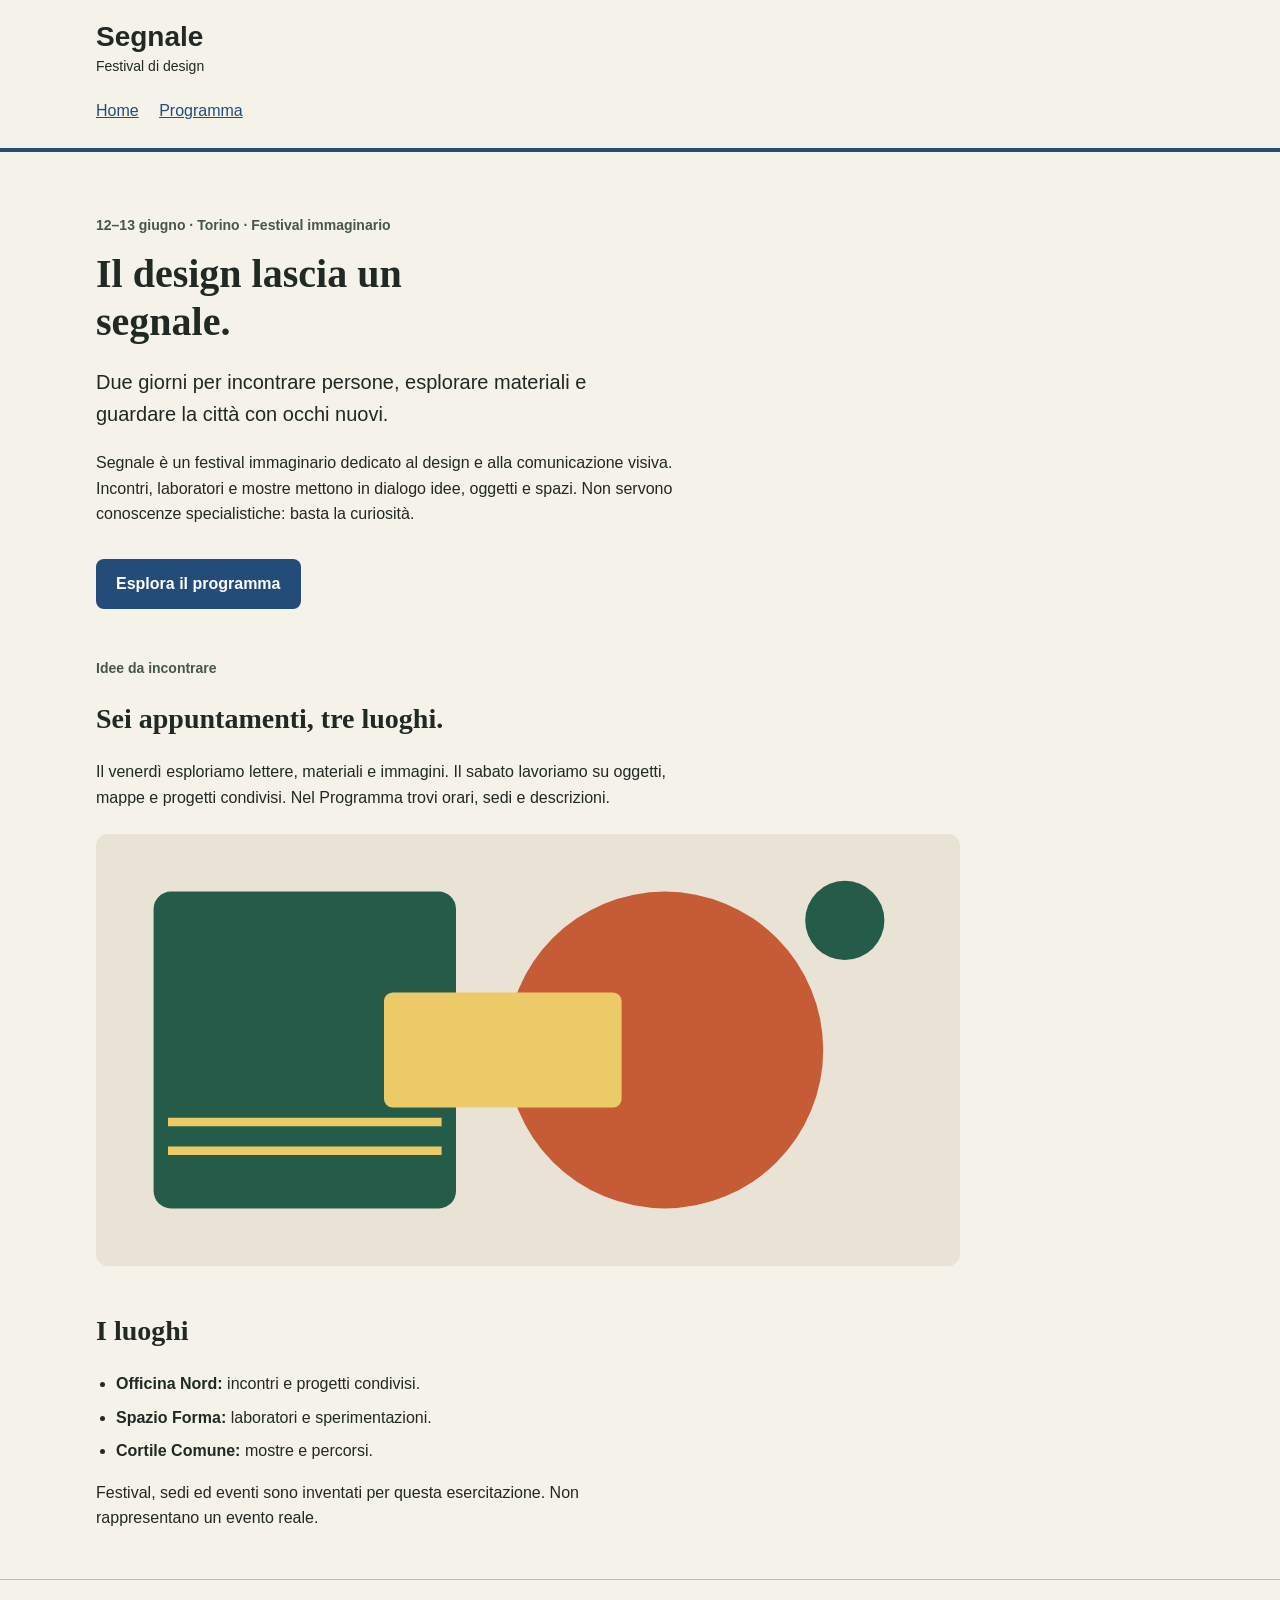
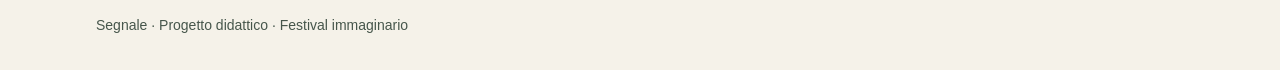
==== index.html @ 01e35598 "Prima versione" ====
<!doctype html>
<html lang="it">
<head>
  <meta charset="utf-8">
  <meta name="viewport" content="width=device-width, initial-scale=1">
  <title>Segnale — Festival di design</title>
  <link rel="stylesheet" href="style.css">
</head>
<body>
  <a class="skip-link" href="#contenuto">Vai al contenuto</a>
  <header class="site-header">
    <div class="container">
      <a class="brand" href="index.html">Segnale<span>Festival di design</span></a>
      <nav>
        <a href="index.html">Home</a>
        <a href="programma.html">Programma</a>
      </nav>
    </div>
  </header>

  <main id="contenuto" class="container">
    <section class="intro">
      <p class="eyebrow">12–13 giugno · Torino · Festival immaginario</p>
      <h1 id="titolo-home">Il design lascia un segnale.</h1>
      <p class="lead">Due giorni per incontrare persone, esplorare materiali e guardare la città con occhi nuovi.</p>
      <p class="reading-text">Segnale è un festival immaginario dedicato al design e alla comunicazione visiva. Incontri, laboratori e mostre mettono in dialogo idee, oggetti e spazi. Non servono conoscenze specialistiche: basta la curiosità.</p>
      <a class="button-link" href="programma.html">Esplora il programma</a>
    </section>

    <section class="content-section">
      <p class="eyebrow">Idee da incontrare</p>
      <h2 id="titolo-festival">Sei appuntamenti, tre luoghi.</h2>
      <p class="reading-text">Il venerdì esploriamo lettere, materiali e immagini. Il sabato lavoriamo su oggetti, mappe e progetti condivisi. Nel Programma trovi orari, sedi e descrizioni.</p>
      <img class="festival-image" src="assets/festival.svg" alt="Composizione geometrica di cerchi e rettangoli nei colori del festival" width="1200" height="600">
    </section>

    <section class="content-section">
      <h2 id="titolo-luoghi">I luoghi</h2>
      <ul class="venues">
        <li><strong>Officina Nord:</strong> incontri e progetti condivisi.</li>
        <li><strong>Spazio Forma:</strong> laboratori e sperimentazioni.</li>
        <li><strong>Cortile Comune:</strong> mostre e percorsi.</li>
      </ul>
      <p class="reading-text">Festival, sedi ed eventi sono inventati per questa esercitazione. Non rappresentano un evento reale.</p>
    </section>
  </main>

  <footer class="site-footer"><div class="container"><p>Segnale · Progetto didattico · Festival immaginario</p></div></footer>
</body>
</html>
---- style.css ----
/* Segnale: esempio completo della consegna su Home e Programma. */

/* Valori condivisi: le regole interessate li richiamano con var(). */
:root {
  --colore-primario: #234c78;
  --colore-primario-scuro: #163454;
  --colore-sfondo: #f5f2e9;
  --colore-testo: #202923;
  --font-testo: Arial, Helvetica, sans-serif;
  --font-titoli: Georgia, "Times New Roman", serif;
}

* {
  box-sizing: border-box;
}

body {
  margin: 0;
  background: var(--colore-sfondo);
  color: var(--colore-testo);
  font-family: var(--font-testo);
  font-size: 1rem;
  line-height: 1.6;
}

a {
  color: var(--colore-primario);
}

a:hover {
  text-decoration: underline;
}

a:focus {
  outline: 3px solid var(--colore-testo);
}

.container {
  width: 92%;
  max-width: 68rem;
  margin: 0 auto;
}

.site-header {
  padding: 1.25rem 0;
  border-bottom: 4px solid var(--colore-primario);
}

.brand {
  display: inline-block;
  color: var(--colore-testo);
  font-size: 1.75rem;
  font-weight: bold;
  line-height: 1.2;
  text-decoration: none;
}

.brand span {
  display: block;
  margin-top: 0.25rem;
  font-size: 0.875rem;
  font-weight: normal;
}

nav {
  margin-top: 1rem;
}

nav a {
  display: inline-block;
  margin-right: 1rem;
  padding: 0.25rem 0;
}


.intro {
  padding: 3rem 0 1rem;
}

.eyebrow,
.event-meta {
  color: #46564b;
  font-size: 0.875rem;
  font-weight: bold;
}

h1,
h2,
h3 {
  font-family: var(--font-titoli);
  line-height: 1.2;
}

h1 {
  max-width: 18ch;
  margin: 0.75rem 0 1.25rem;
  font-size: 2.5rem;
}

h2 {
  font-size: 1.75rem;
}

h3 {
  margin: 0.5rem 0 0.75rem;
  font-size: 1.375rem;
}

.lead {
  max-width: 48ch;
  font-size: 1.25rem;
}

.reading-text {
  max-width: 65ch;
}

.button-link {
  display: inline-block;
  margin-top: 1rem;
  padding: 0.75rem 1.25rem;
  border-radius: 0.5rem;
  background: var(--colore-primario);
  color: #ffffff;
  font-weight: bold;
  text-decoration: none;
}

.button-link:hover {
  background: var(--colore-primario-scuro);
}

.content-section {
  margin: 2rem 0 3rem;
}

.festival-image {
  display: block;
  width: 100%;
  max-width: 54rem;
  height: auto;
  margin-top: 1.5rem;
  border-radius: 0.75rem;
}

.venues {
  padding-left: 1.25rem;
}

.venues li {
  margin-bottom: 0.5rem;
}

/* Disposizione di base: una colonna. */
.event-grid {
  display: grid;
  grid-template-columns: 1fr;
  gap: 2rem;
}

.event-card {
  overflow: hidden;
  border: 1px solid #b7c0b7;
  border-radius: 0.75rem;
  background: #ffffff;
}

.event-card img {
  display: block;
  width: 100%;
  height: auto;
}

.event-body {
  padding: 1.5rem;
}

.event-place {
  margin-bottom: 0;
  color: #46564b;
  font-size: 0.875rem;
}

.site-footer {
  padding: 1.25rem 0;
  border-top: 1px solid #b7c0b7;
  color: #46564b;
  font-size: 0.875rem;
}

.skip-link {
  position: absolute;
  top: -6rem;
  left: 1rem;
  padding: 0.75rem 1rem;
  background: #ffffff;
  color: var(--colore-testo);
}

.skip-link:focus {
  top: 1rem;
}

/* Da 600 px: due colonne. */
@media (min-width: 600px) {
  .event-grid {
    grid-template-columns: repeat(2, 1fr);
  }
}

/* Da 1024 px: tre colonne. Questa regola segue quella da 600 px. */
@media (min-width: 1024px) {
  .event-grid {
    grid-template-columns: repeat(3, 1fr);
  }
}
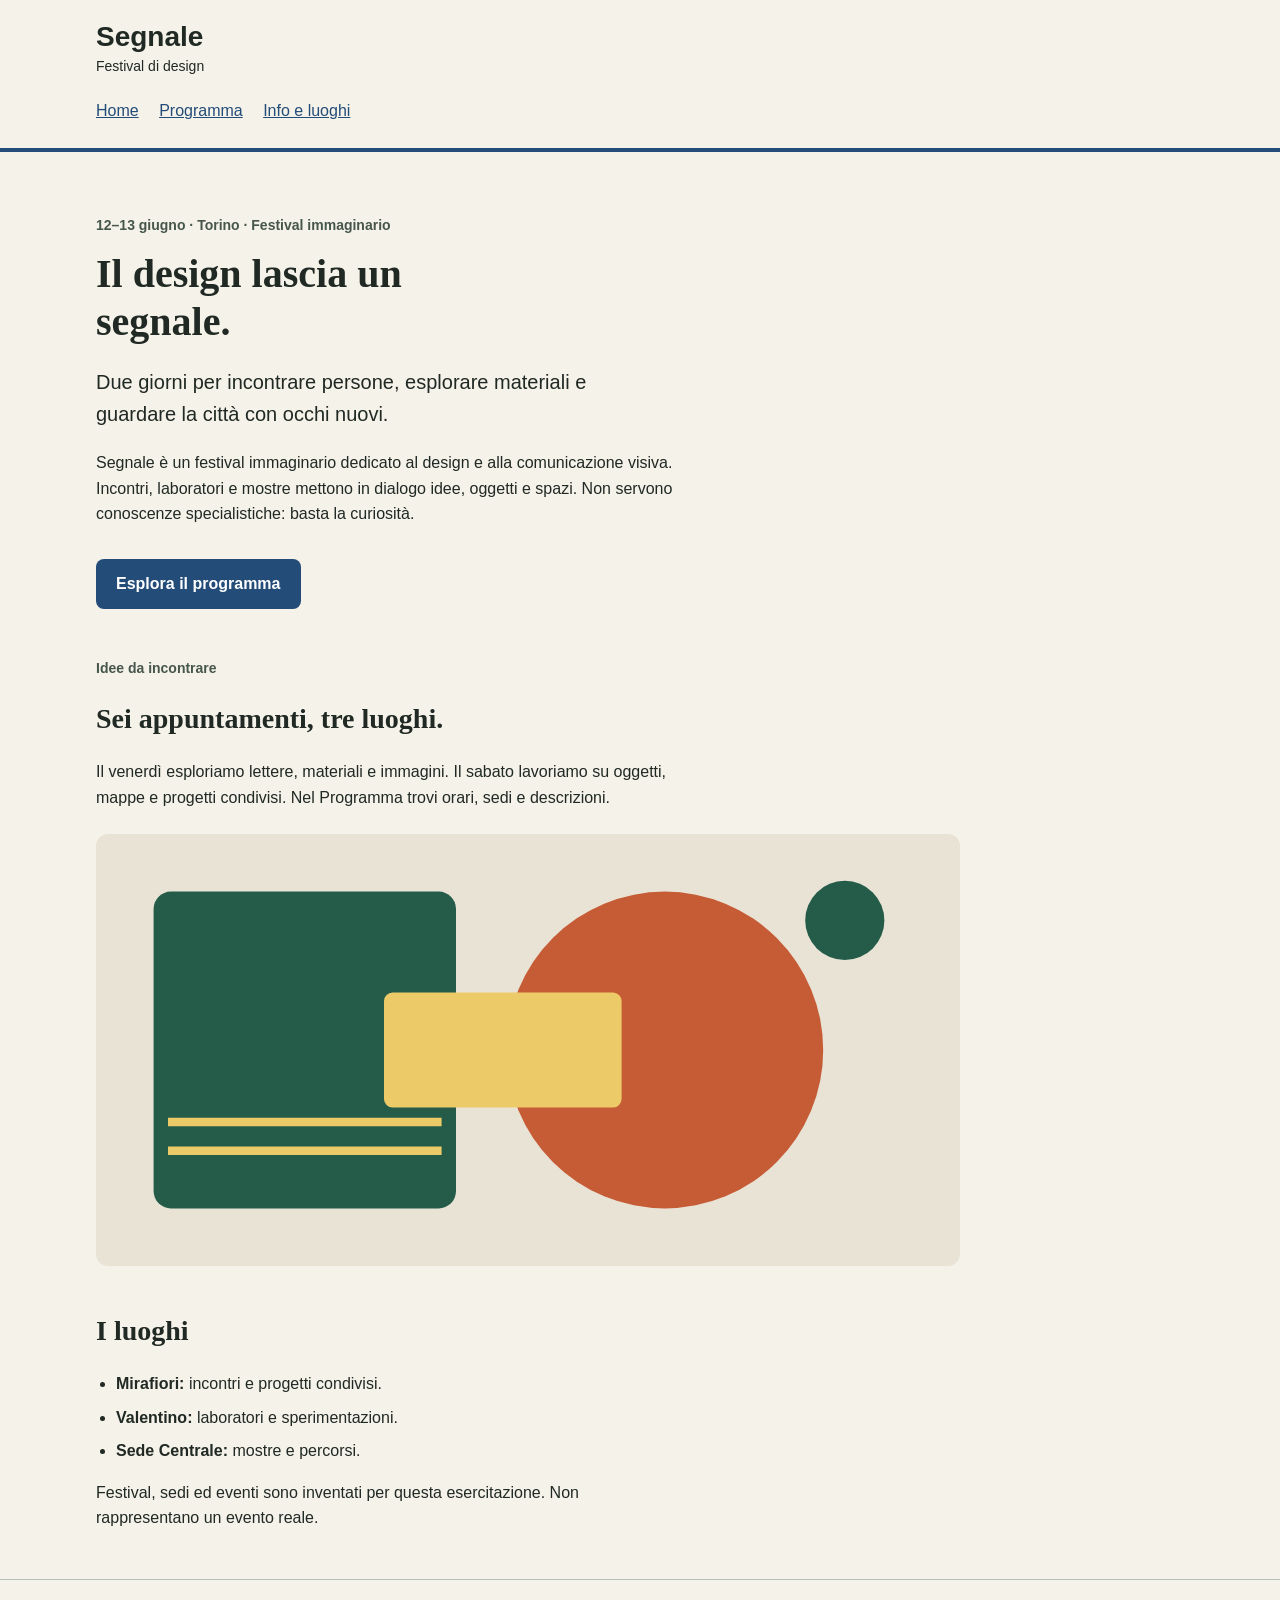
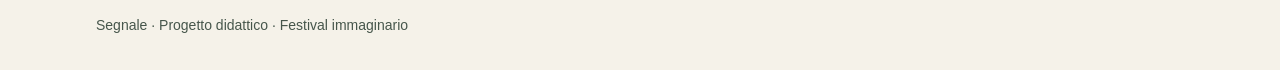
==== commit 5a15e562: "Inizio" ====
--- a/index.html
+++ b/index.html
@@ -14,6 +14,7 @@
       <nav>
         <a href="index.html">Home</a>
         <a href="programma.html">Programma</a>
+        <a href="info.html">Info e luoghi</a>
       </nav>
     </div>
   </header>
@@ -37,9 +38,9 @@
     <section class="content-section">
       <h2 id="titolo-luoghi">I luoghi</h2>
       <ul class="venues">
-        <li><strong>Officina Nord:</strong> incontri e progetti condivisi.</li>
-        <li><strong>Spazio Forma:</strong> laboratori e sperimentazioni.</li>
-        <li><strong>Cortile Comune:</strong> mostre e percorsi.</li>
+        <li><strong>Mirafiori:</strong> incontri e progetti condivisi.</li>
+        <li><strong>Valentino:</strong> laboratori e sperimentazioni.</li>
+        <li><strong>Sede Centrale:</strong> mostre e percorsi.</li>
       </ul>
       <p class="reading-text">Festival, sedi ed eventi sono inventati per questa esercitazione. Non rappresentano un evento reale.</p>
     </section>
--- a/style.css
+++ b/style.css
@@ -214,3 +214,25 @@
     grid-template-columns: repeat(3, 1fr);
   }
 }
+
+.luoghi-swiper figure {
+  margin: 0;
+}
+
+.luoghi-swiper img {
+  display: block;
+  width: 100%;
+  height: auto;
+}
+
+.mappa-contenitore {
+  width: 100%;
+  aspect-ratio: 16 / 9;
+}
+
+.mappa-contenitore iframe {
+  display: block;
+  width: 100%;
+  height: 100%;
+  border: 0;
+}
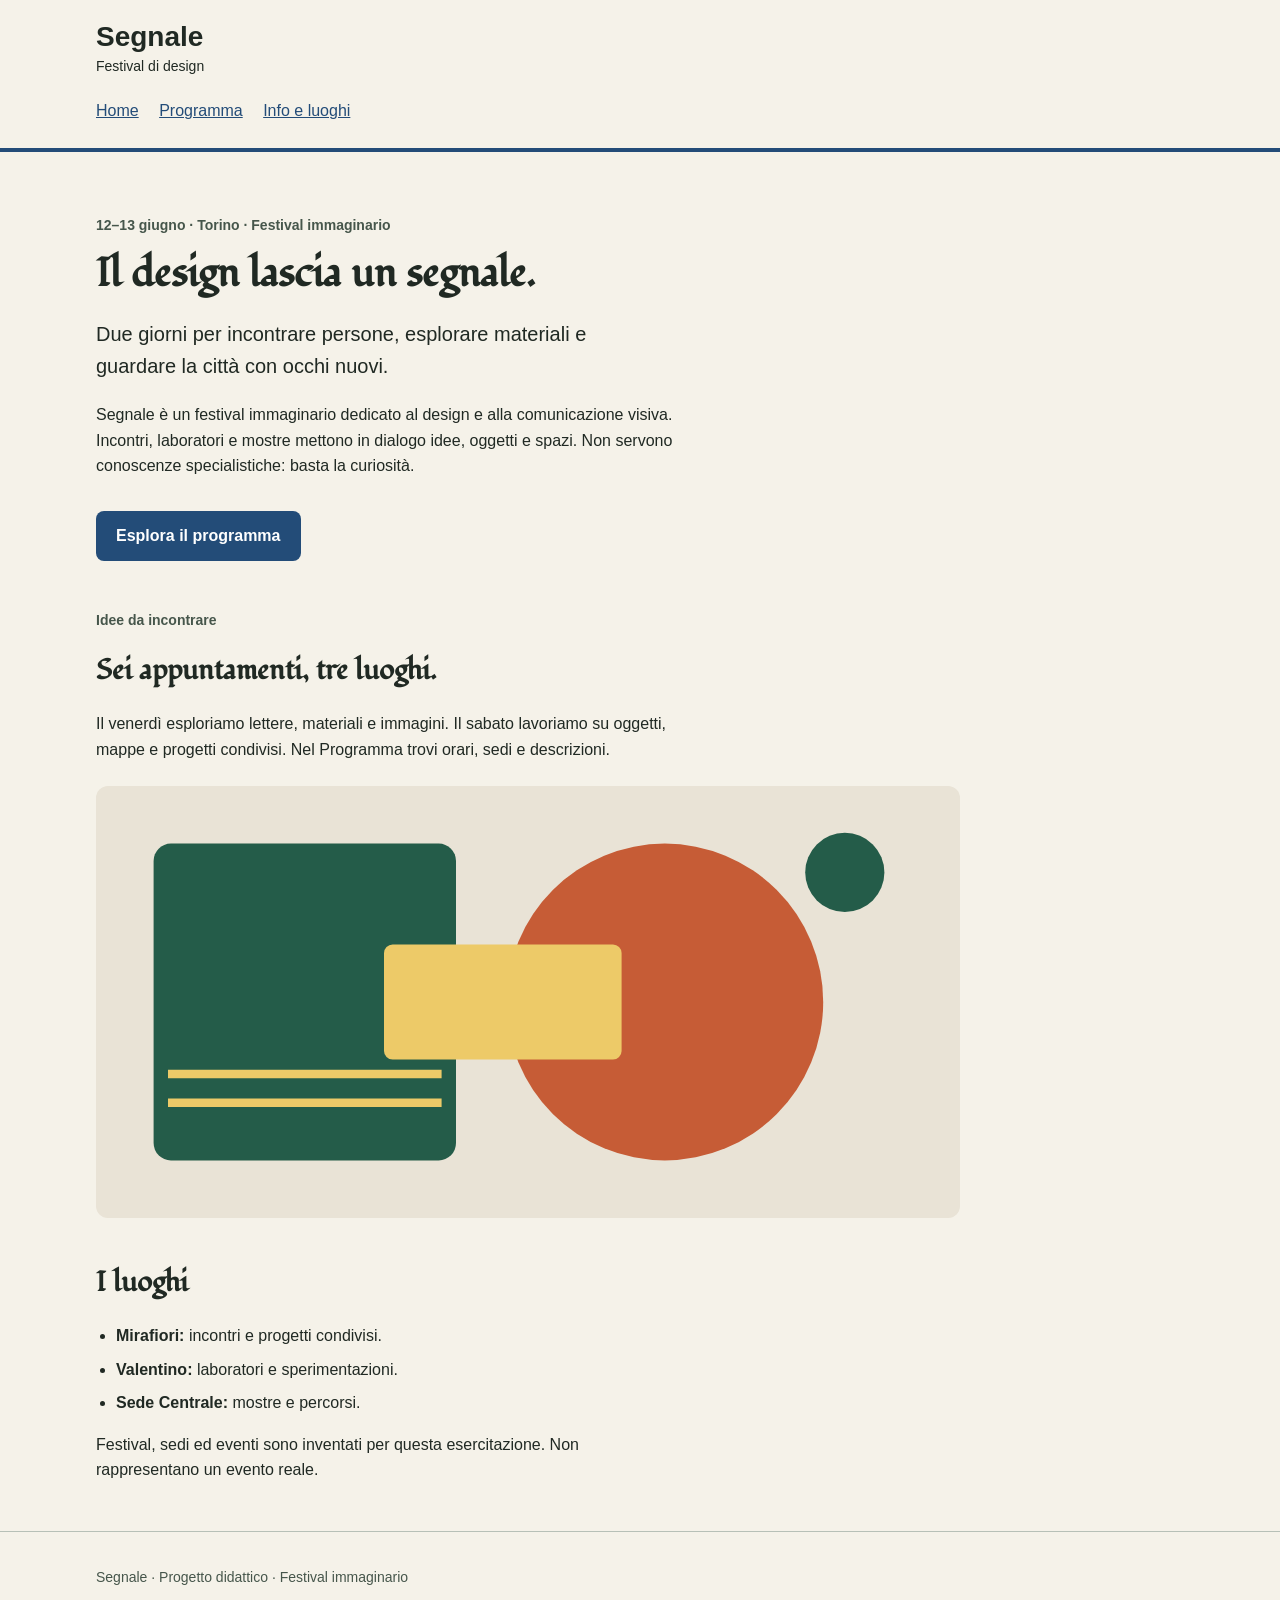
==== commit ecb42c6c: "Nuovo carattere Fondamento" ====
--- a/index.html
+++ b/index.html
@@ -5,6 +5,8 @@
   <meta name="viewport" content="width=device-width, initial-scale=1">
   <title>Segnale — Festival di design</title>
   <link rel="stylesheet" href="style.css">
+  <link rel="stylesheet"
+  href="https://fonts.googleapis.com/css?family=Fondamento">
 </head>
 <body>
   <a class="skip-link" href="#contenuto">Vai al contenuto</a>
--- a/style.css
+++ b/style.css
@@ -7,7 +7,7 @@
   --colore-sfondo: #f5f2e9;
   --colore-testo: #202923;
   --font-testo: Arial, Helvetica, sans-serif;
-  --font-titoli: Georgia, "Times New Roman", serif;
+  --font-titoli: Fondamento, "Times New Roman", serif;
 }
 
 * {
